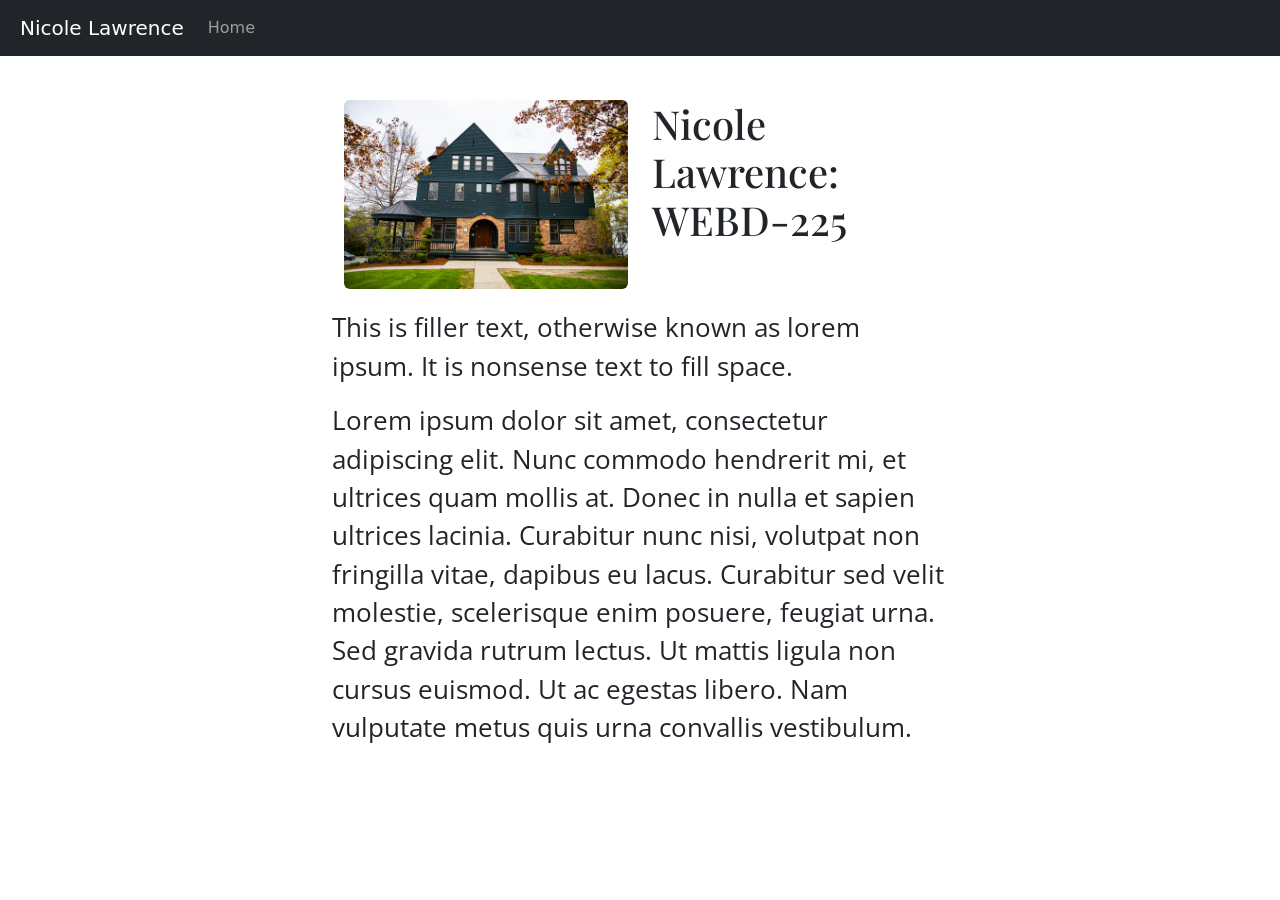
==== index.html @ 85e66916 "Upload Files" ====
<!doctype html>
<html lang="en">
<head>
  <meta charset="utf-8">
  <meta name="viewport" content="width=device-width, initial-scale=1, shrink-to-fit=no">
  <meta name="description" content="">
  <meta name="author" content="">
  <title>Nicole Lawrence</title>
  <link rel="canonical" href="https://getbootstrap.com/docs/4.0/examples/starter-template/">
  <!-- Bootstrap core CSS -->
  <link href="css/styles.css" rel="stylesheet">

  <!-- Custom styles for this template -->
  <link href="https://cdn.jsdelivr.net/npm/bootstrap@5.3.2/dist/css/bootstrap.min.css" rel="stylesheet">
</head>
<body>
<nav class="navbar navbar-expand-md navbar-dark bg-dark fixed-top">
  <a class="navbar-brand" href="#">Nicole Lawrence</a>
  <button class="navbar-toggler" type="button" data-toggle="collapse" data-target="#navbarsExampleDefault" aria-controls="navbarsExampleDefault" aria-expanded="false" aria-label="Toggle navigation">
    <span class="navbar-toggler-icon"></span>
  </button>
  <div class="collapse navbar-collapse" id="navbarsExampleDefault">
    <ul class="navbar-nav mr-auto">
      <li class="nav-item active">
        <a class="nav-link" href="index.html">Home</a>
      </li>
    </ul>
  </div>
</nav>

<main role="main" class="container-fluid">

  <div class="container home_2col">
    <div class="row">
      <div class="col">
        <img src="images/house.jpg" class="rounded d-block dibley" alt="...">
      </div>
      <div class="col">
        <h1>Nicole Lawrence: WEBD-225</h1>
      </div>
    </div>
  </div><!--end 2col-->

  <p>This is filler text, otherwise known as lorem ipsum. It is nonsense text to fill space.</p>
  <p> Lorem ipsum dolor sit amet, consectetur adipiscing elit. Nunc commodo hendrerit mi, et ultrices quam mollis at. Donec in nulla et sapien ultrices lacinia. Curabitur nunc nisi, volutpat non fringilla vitae, dapibus eu lacus. Curabitur sed velit molestie, scelerisque enim posuere, feugiat urna. Sed gravida rutrum lectus. Ut mattis ligula non cursus euismod. Ut ac egestas libero. Nam vulputate metus quis urna convallis vestibulum.</p>
</main><!-- /.container -->

<!-- Bootstrap core JavaScript
================================================== -->
<!-- Placed at the end of the document so the pages load faster -->
<script src="https://code.jquery.com/jquery-3.2.1.slim.min.js" integrity="sha384-KJ3o2DKtIkvYIK3UENzmM7KCkRr/rE9/Qpg6aAZGJwFDMVNA/GpGFF93hXpG5KkN" crossorigin="anonymous"></script>
<script src="https://cdn.jsdelivr.net/npm/popper.js@1.12.9/dist/umd/popper.min.js" integrity="sha384-ApNbgh9B+Y1QKtv3Rn7W3mgPxhU9K/ScQsAP7hUibX39j7fakFPskvXusvfa0b4Q" crossorigin="anonymous"></script>
<script src="https://cdn.jsdelivr.net/npm/bootstrap@5.3.3/dist/js/bootstrap.bundle.min.js" integrity="sha384-YvpcrYf0tY3lHB60NNkmXc5s9fDVZLESaAA55NDzOxhy9GkcIdslK1eN7N6jIeHz" crossorigin="anonymous"></script>

</body>
</html>
---- css/styles.css ----
@import url('https://fonts.googleapis.com/css2?family=Open+Sans:wght@300&family=Playfair+Display&display=swap');


/*GLOBAL*/
body {
    padding-top: 5rem;

}

h1,h2,h3,h4,h5,h6 {
    font-family: 'Playfair Display', serif;
}


main {
    padding: 20px;
}
main.container-fluid {
    width: 50%;
}

p {
    font-family: 'Open Sans', sans-serif;
    font-size: 1.6rem;
}

nav {
    margin-bottom: 120px;
}

.navbar-brand {
    margin-left: 20px;
}

button.navbar-toggler{
margin-right: 10px;
}

.home_2col {
    margin-bottom: 20px;
}

img.dibley {
    max-width: 100%
}
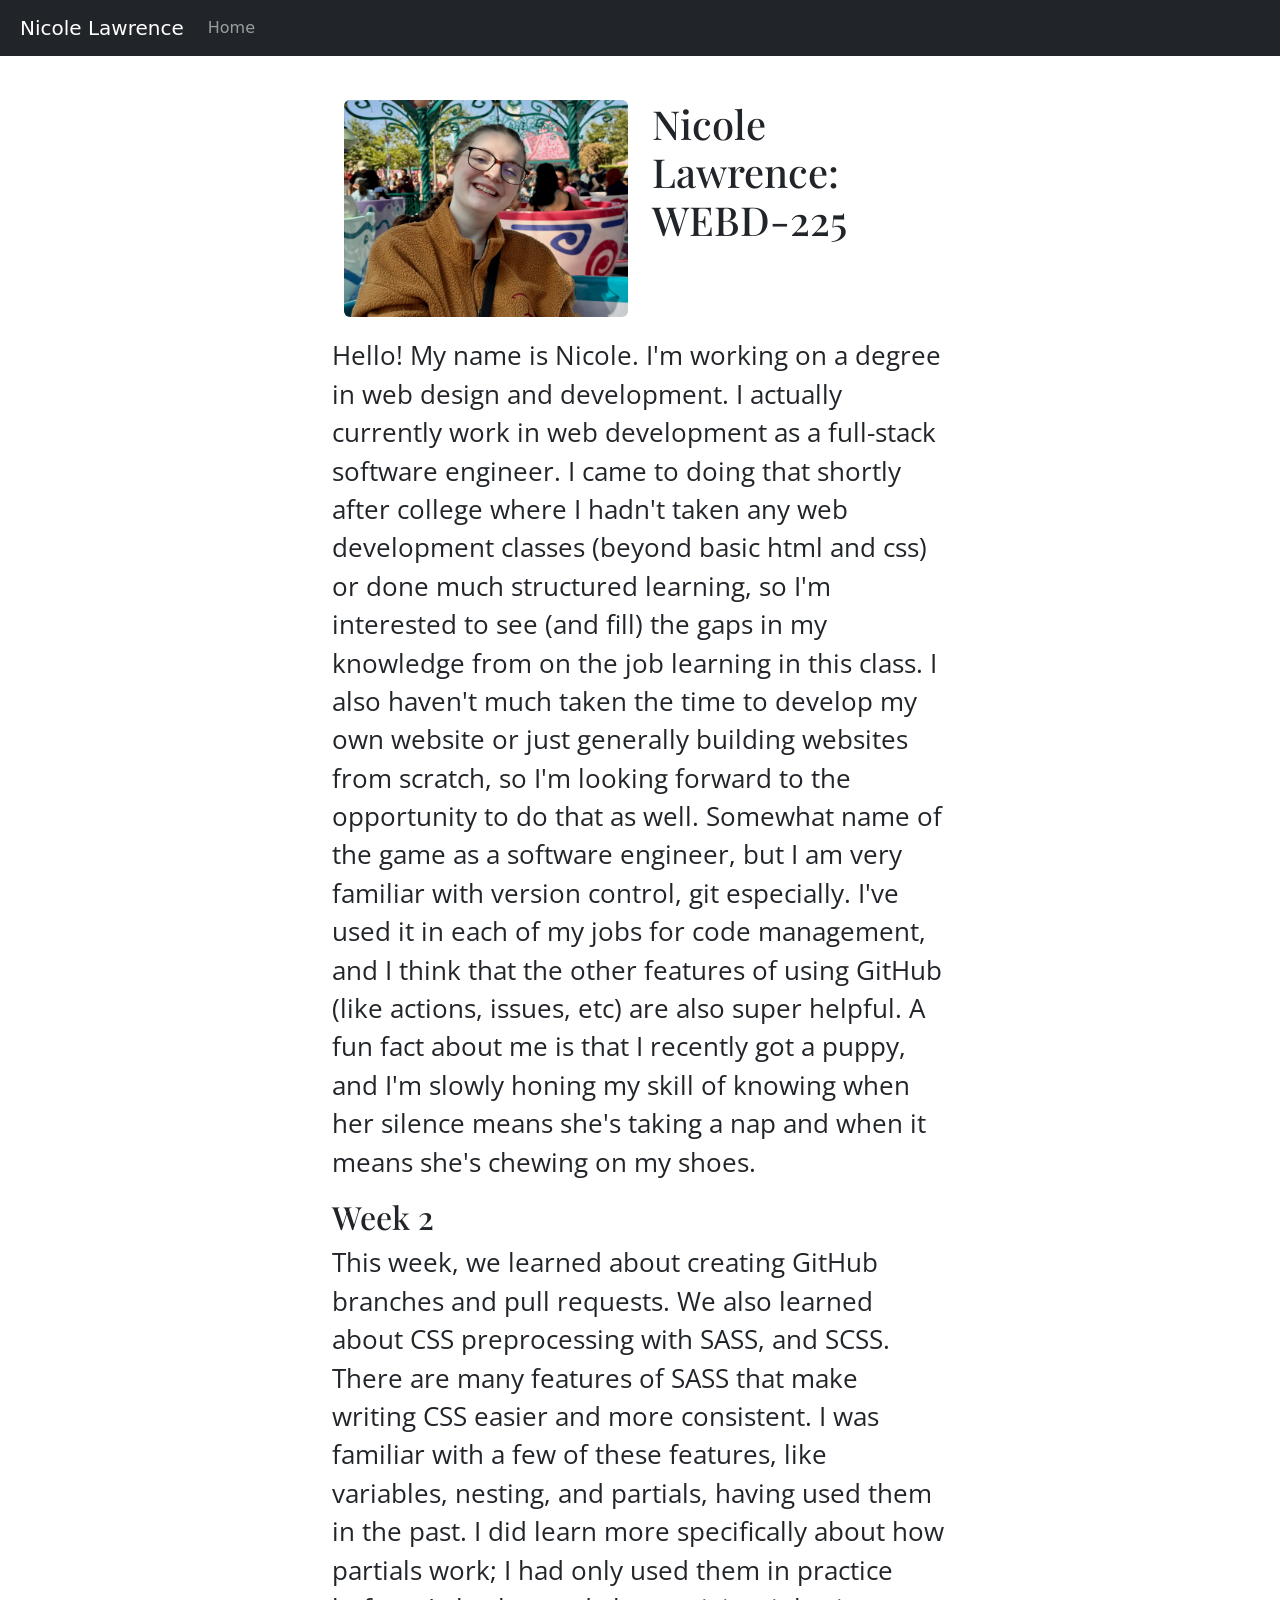
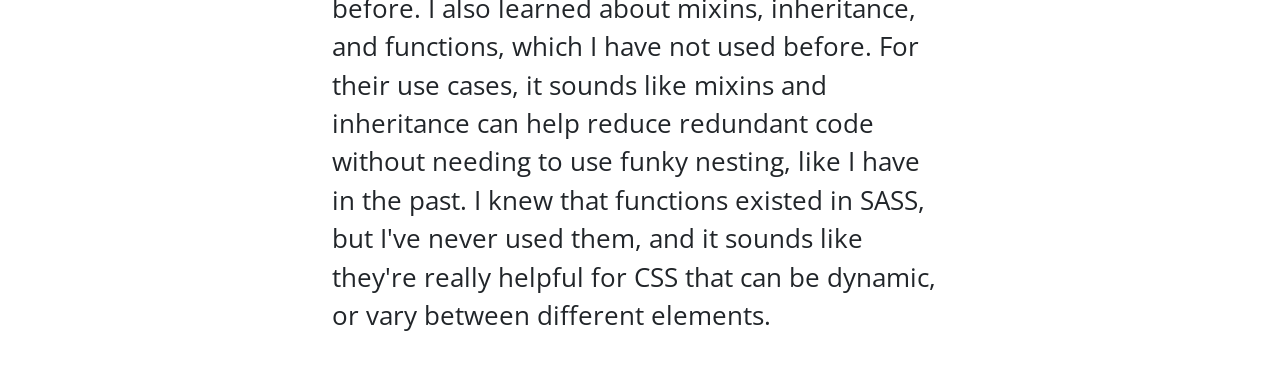
==== commit d8fda254: "Update image and index text" ====
--- a/index.html
+++ b/index.html
@@ -33,7 +33,7 @@
   <div class="container home_2col">
     <div class="row">
       <div class="col">
-        <img src="images/house.jpg" class="rounded d-block dibley" alt="...">
+        <img src="images/self.jpg" class="rounded d-block dibley" alt="...">
       </div>
       <div class="col">
         <h1>Nicole Lawrence: WEBD-225</h1>
@@ -41,8 +41,33 @@
     </div>
   </div><!--end 2col-->
 
-  <p>This is filler text, otherwise known as lorem ipsum. It is nonsense text to fill space.</p>
-  <p> Lorem ipsum dolor sit amet, consectetur adipiscing elit. Nunc commodo hendrerit mi, et ultrices quam mollis at. Donec in nulla et sapien ultrices lacinia. Curabitur nunc nisi, volutpat non fringilla vitae, dapibus eu lacus. Curabitur sed velit molestie, scelerisque enim posuere, feugiat urna. Sed gravida rutrum lectus. Ut mattis ligula non cursus euismod. Ut ac egestas libero. Nam vulputate metus quis urna convallis vestibulum.</p>
+  <p>
+    Hello! My name is Nicole. I'm working on a degree in web design and development.
+    I actually currently work in web development as a full-stack software engineer.
+    I came to doing that shortly after college where I hadn't taken any web development 
+    classes (beyond basic html and css) or done much structured learning, so I'm interested 
+    to see (and fill) the gaps in my knowledge from on the job learning in this class. 
+    I also haven't much taken the time to develop my own website or just generally building 
+    websites from scratch, so I'm looking forward to the opportunity to do that as well. 
+    Somewhat name of the game as a software engineer, but I am very familiar with version control, 
+    git especially. I've used it in each of my jobs for code management, and I think that the other 
+    features of using GitHub (like actions, issues, etc) are also super helpful. A fun fact about me 
+    is that I recently got a puppy, and I'm slowly honing my skill of knowing when her silence means 
+    she's taking a nap and when it means she's chewing on my shoes.</p>
+  <article>
+    <h2>Week 2</h2>
+    <p>
+      This week, we learned about creating GitHub branches and pull requests. We also learned
+      about CSS preprocessing with SASS, and SCSS. There are many features of SASS that make 
+      writing CSS easier and more consistent. I was familiar with a few of these features, like
+      variables, nesting, and partials, having used them in the past. I did learn more specifically
+      about how partials work; I had only used them in practice before. I also learned about mixins, 
+      inheritance, and functions, which I have not used before. For their use cases, it sounds like 
+      mixins and inheritance can help reduce redundant code without needing to use funky nesting, like
+      I have in the past. I knew that functions existed in SASS, but I've never used them, and it 
+      sounds like they're really helpful for CSS that can be dynamic, or vary between different elements.
+    </p>
+  </article>
 </main><!-- /.container -->
 
 <!-- Bootstrap core JavaScript
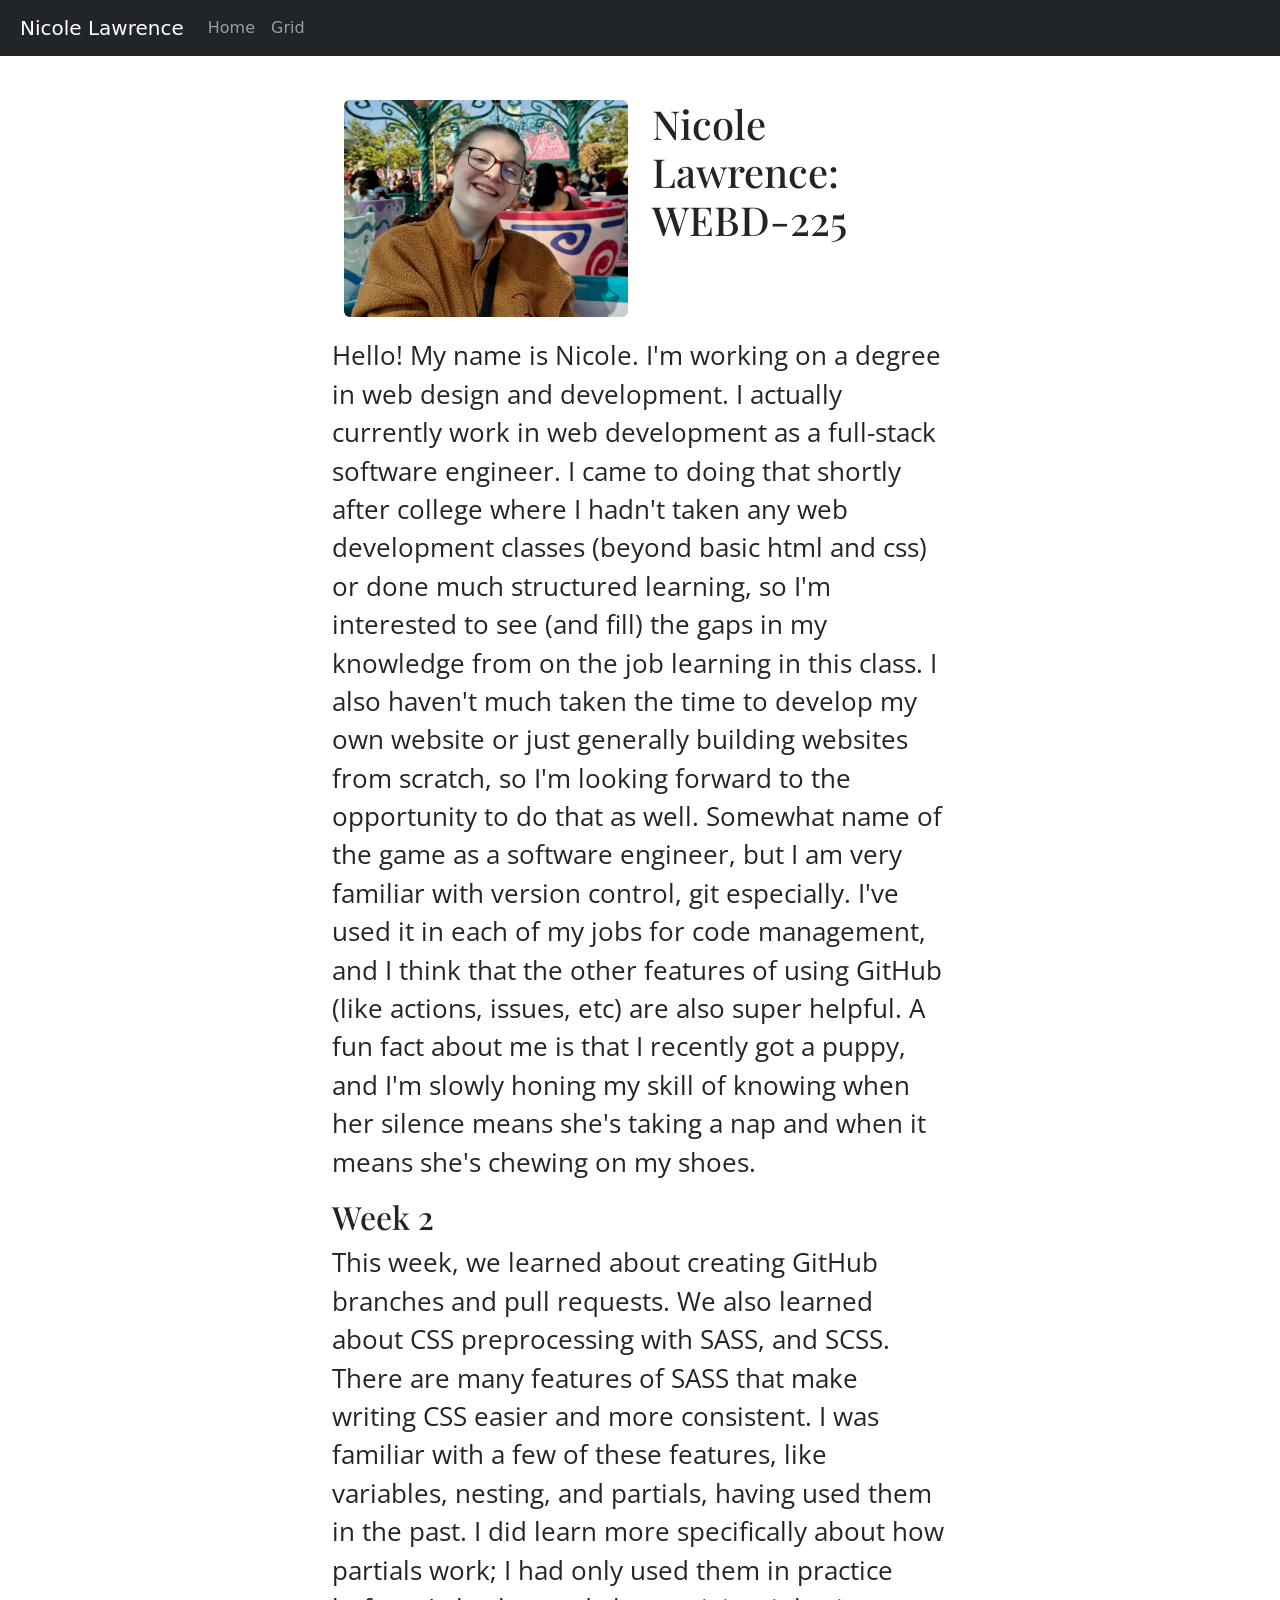
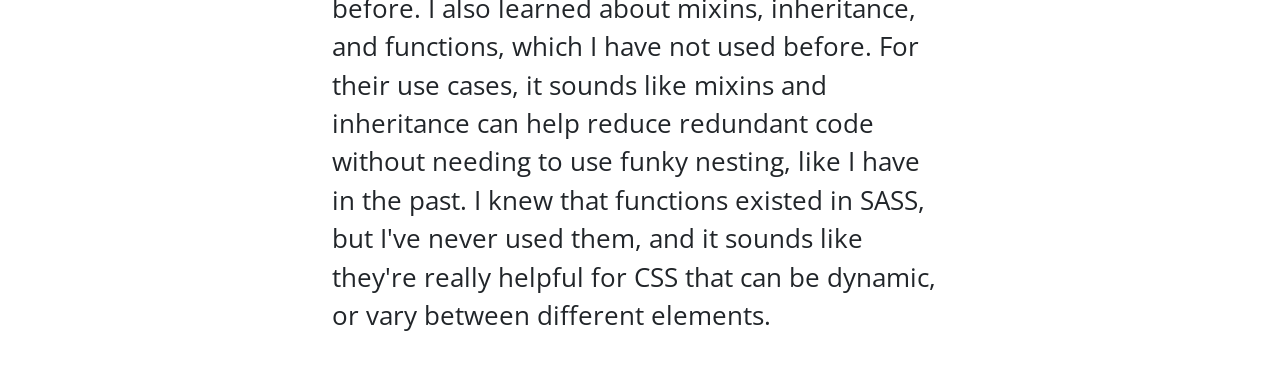
==== commit ae4664b4: "CSS Grid Page" ====
--- a/index.html
+++ b/index.html
@@ -23,6 +23,9 @@
     <ul class="navbar-nav mr-auto">
       <li class="nav-item active">
         <a class="nav-link" href="index.html">Home</a>
+      </li>
+      <li class="nav-item">
+        <a class="nav-link" href="grid.html">Grid</a>
       </li>
     </ul>
   </div>
--- a/css/styles.css
+++ b/css/styles.css
@@ -43,3 +43,40 @@
 img.dibley {
     max-width: 100%
 }
+
+.grid-wrapper {
+    display: grid;
+    grid-template-columns: repeat(3, 1fr);
+    grid-template-rows: repeat(5, 1fr);
+    gap: 10px;
+}
+
+.box {
+    padding: 20px;
+    text-align: center;
+}
+
+.box1 {
+    background-color: lightcoral;
+    grid-area: 1 / 1 / 3 / 4;
+}
+.box2 {
+    background-color: lightseagreen;
+    grid-area: 3 / 1 / 5 / 2;
+}
+.box3 {
+    background-color: lightblue;
+    grid-area: 3 / 2 / 4 / 4;
+}
+.box4 {
+    background-color: lightgoldenrodyellow;
+    grid-area: 4 / 2 / 5 / 3;
+}
+.box5 {
+    background-color: lightpink;
+    grid-area: 4 / 3 / 5 / 4;
+}
+.box6 {
+    background-color: lightgray;
+    grid-area: 5 / 1 / 6 / 4;
+}
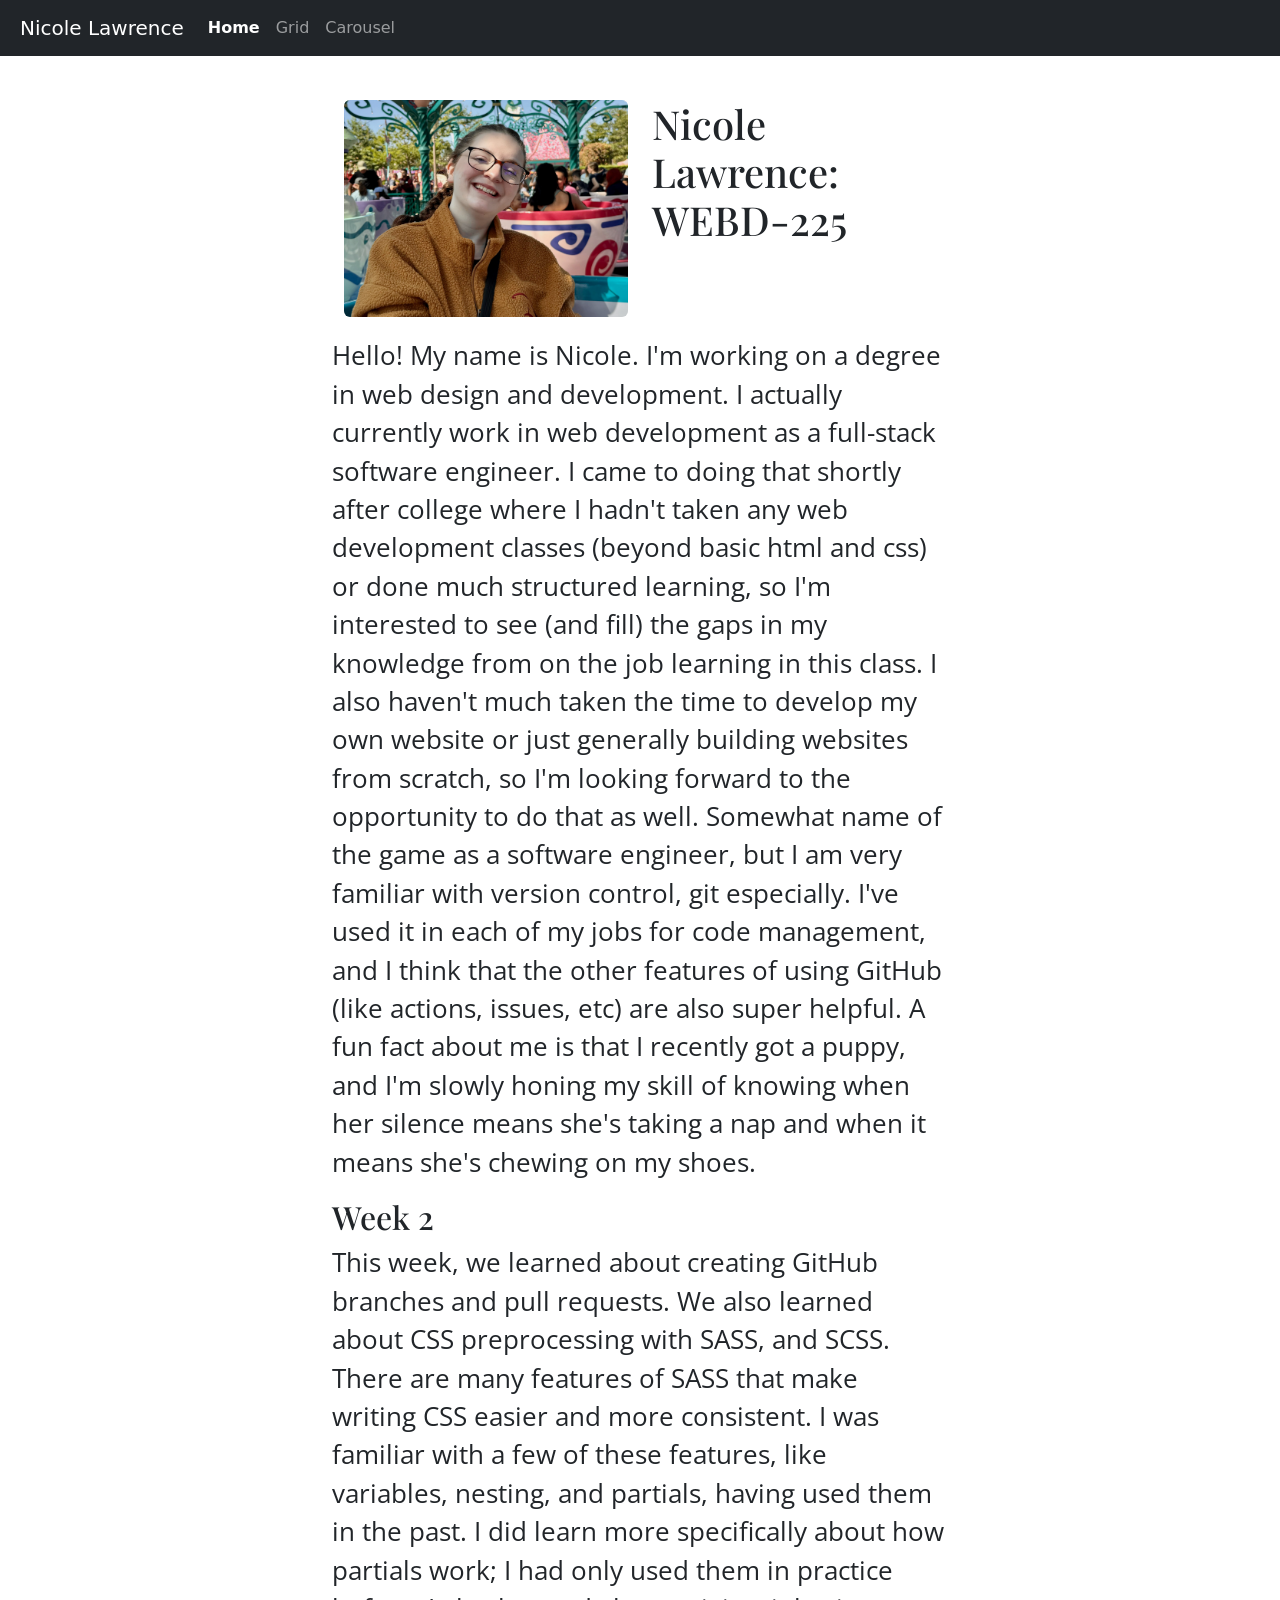
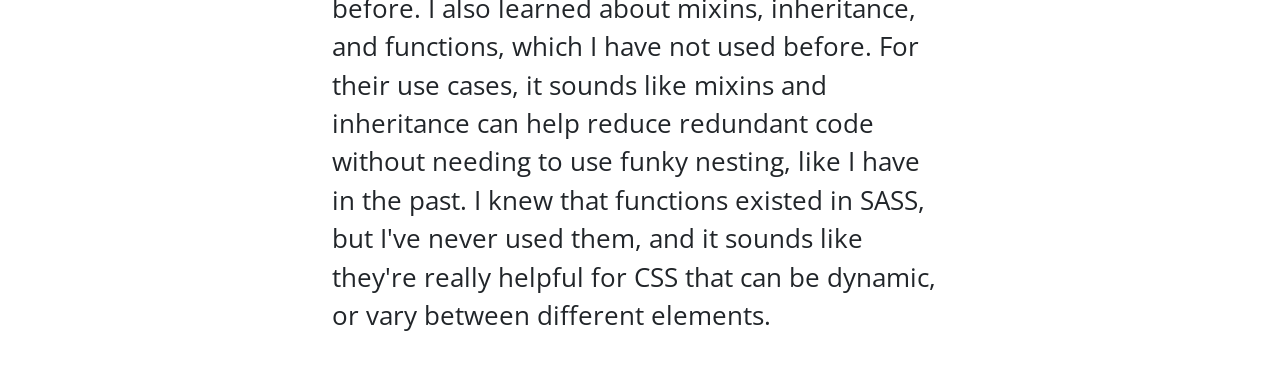
==== commit 0e97404a: "Add carousel page, add images, update css" ====
--- a/index.html
+++ b/index.html
@@ -26,6 +26,9 @@
       </li>
       <li class="nav-item">
         <a class="nav-link" href="grid.html">Grid</a>
+      </li>
+      <li class="nav-item">
+          <a class="nav-link" href="carousel.html">Carousel</a>
       </li>
     </ul>
   </div>
--- a/css/styles.css
+++ b/css/styles.css
@@ -26,6 +26,13 @@
 
 nav {
     margin-bottom: 120px;
+    .active a {
+        color: white;
+        font-weight: bold;
+        &:hover {
+            color: white;
+        }
+    }
 }
 
 .navbar-brand {
@@ -33,7 +40,7 @@
 }
 
 button.navbar-toggler{
-margin-right: 10px;
+    margin-right: 10px;
 }
 
 .home_2col {
@@ -80,3 +87,21 @@
     background-color: lightgray;
     grid-area: 5 / 1 / 6 / 4;
 }
+
+.carousel-item {
+    text-align: center;
+}
+
+.carousel-caption {
+    background-color: rgb(0, 0, 0, .5);
+    &:hover {
+        opacity: 0;
+    }
+    p {
+        font-size: 1rem;
+    }
+}
+
+.carousel-control-prev-icon, .carousel-control-next-icon {
+    filter: invert(1);
+}
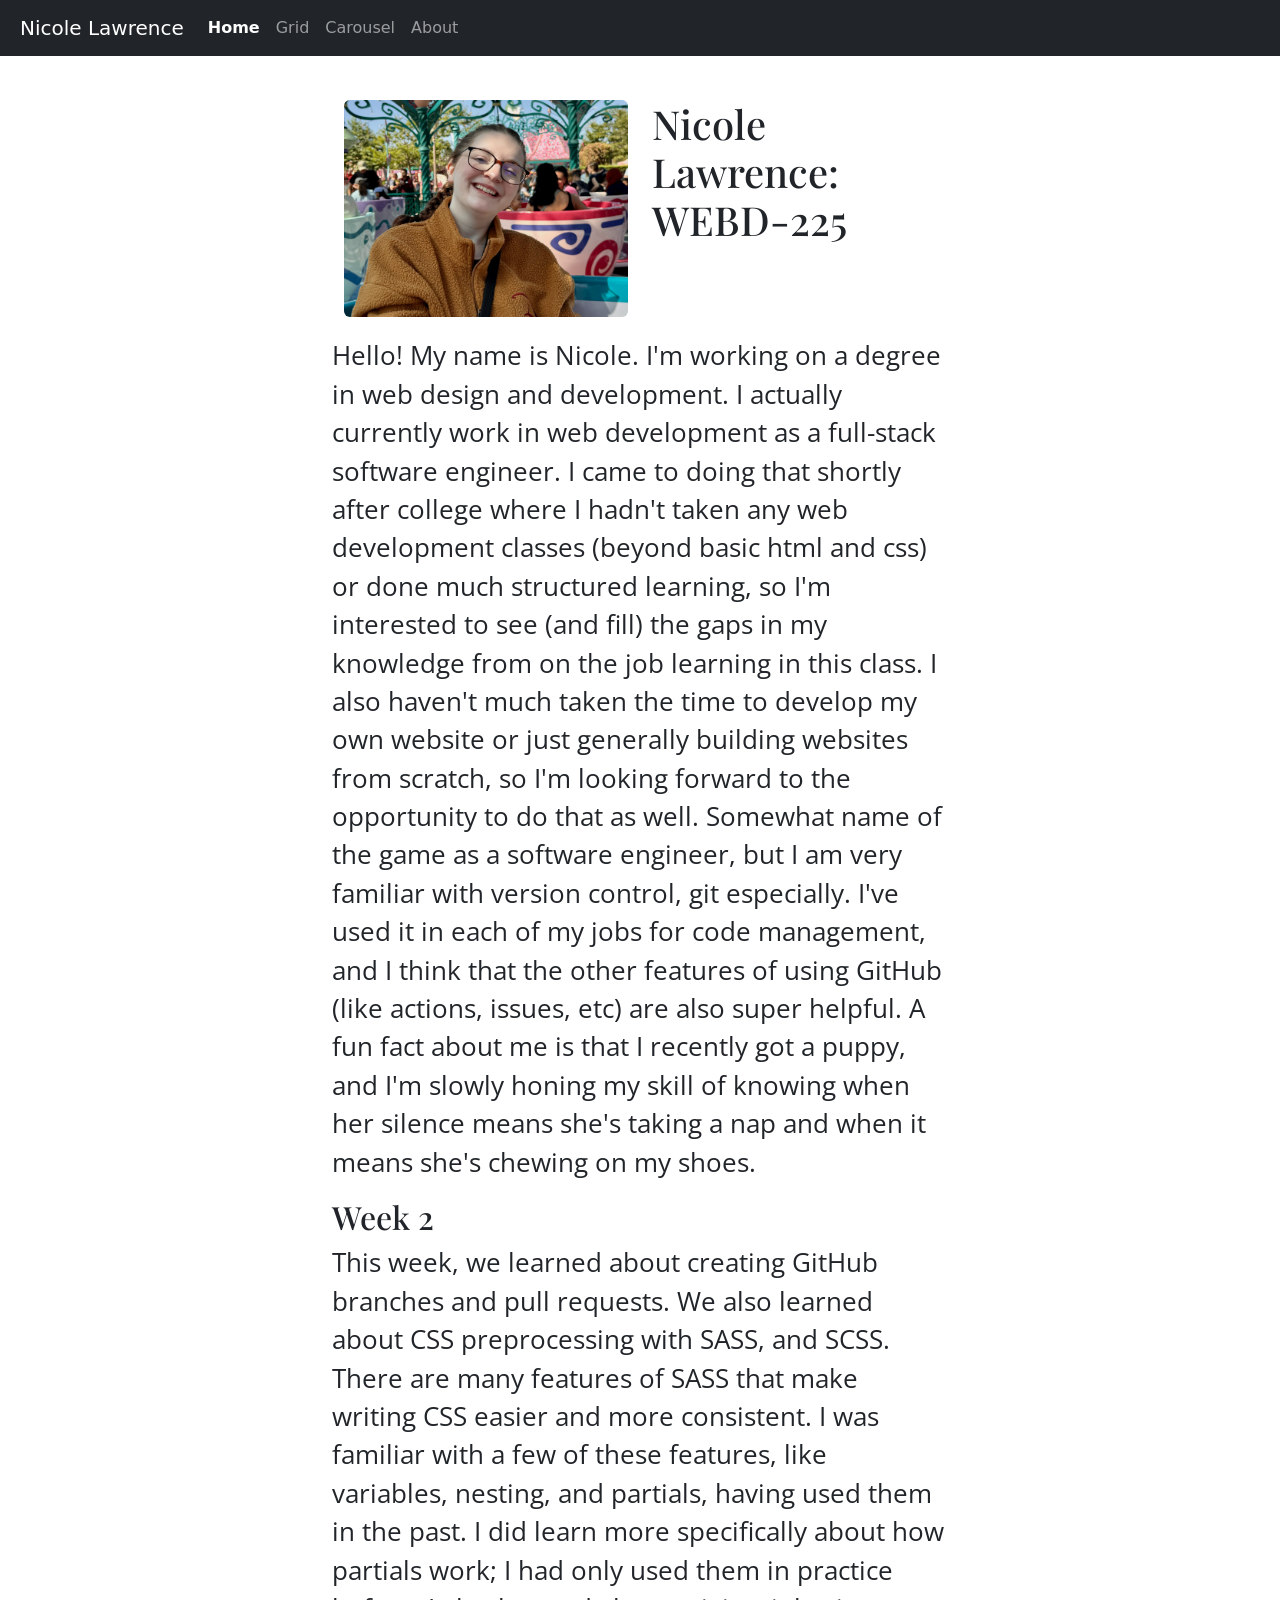
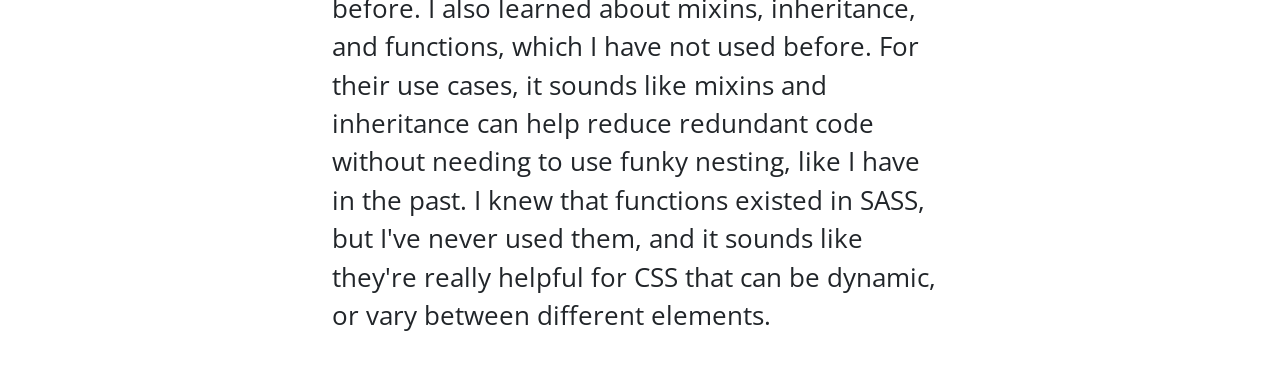
==== commit 6c40db1c: "Add about page" ====
--- a/index.html
+++ b/index.html
@@ -16,7 +16,7 @@
 <body>
 <nav class="navbar navbar-expand-md navbar-dark bg-dark fixed-top">
   <a class="navbar-brand" href="#">Nicole Lawrence</a>
-  <button class="navbar-toggler" type="button" data-toggle="collapse" data-target="#navbarsExampleDefault" aria-controls="navbarsExampleDefault" aria-expanded="false" aria-label="Toggle navigation">
+  <button class="navbar-toggler" type="button" data-bs-toggle="collapse" data-bs-target="#navbarsExampleDefault" aria-controls="navbarsExampleDefault" aria-expanded="false" aria-label="Toggle navigation">
     <span class="navbar-toggler-icon"></span>
   </button>
   <div class="collapse navbar-collapse" id="navbarsExampleDefault">
@@ -29,6 +29,9 @@
       </li>
       <li class="nav-item">
           <a class="nav-link" href="carousel.html">Carousel</a>
+      </li>
+      <li class="nav-item">
+          <a class="nav-link" href="about.html">About</a>
       </li>
     </ul>
   </div>
@@ -81,7 +84,7 @@
 <!-- Placed at the end of the document so the pages load faster -->
 <script src="https://code.jquery.com/jquery-3.2.1.slim.min.js" integrity="sha384-KJ3o2DKtIkvYIK3UENzmM7KCkRr/rE9/Qpg6aAZGJwFDMVNA/GpGFF93hXpG5KkN" crossorigin="anonymous"></script>
 <script src="https://cdn.jsdelivr.net/npm/popper.js@1.12.9/dist/umd/popper.min.js" integrity="sha384-ApNbgh9B+Y1QKtv3Rn7W3mgPxhU9K/ScQsAP7hUibX39j7fakFPskvXusvfa0b4Q" crossorigin="anonymous"></script>
-<script src="https://cdn.jsdelivr.net/npm/bootstrap@5.3.3/dist/js/bootstrap.bundle.min.js" integrity="sha384-YvpcrYf0tY3lHB60NNkmXc5s9fDVZLESaAA55NDzOxhy9GkcIdslK1eN7N6jIeHz" crossorigin="anonymous"></script>
+<script src="https://cdn.jsdelivr.net/npm/bootstrap@5.3.3/dist/js/bootstrap.min.js"></script>
 
 </body>
 </html>
--- a/css/styles.css
+++ b/css/styles.css
@@ -32,6 +32,9 @@
         &:hover {
             color: white;
         }
+    }
+    .show, .collapsing {
+        padding-left: 20px;
     }
 }
 
